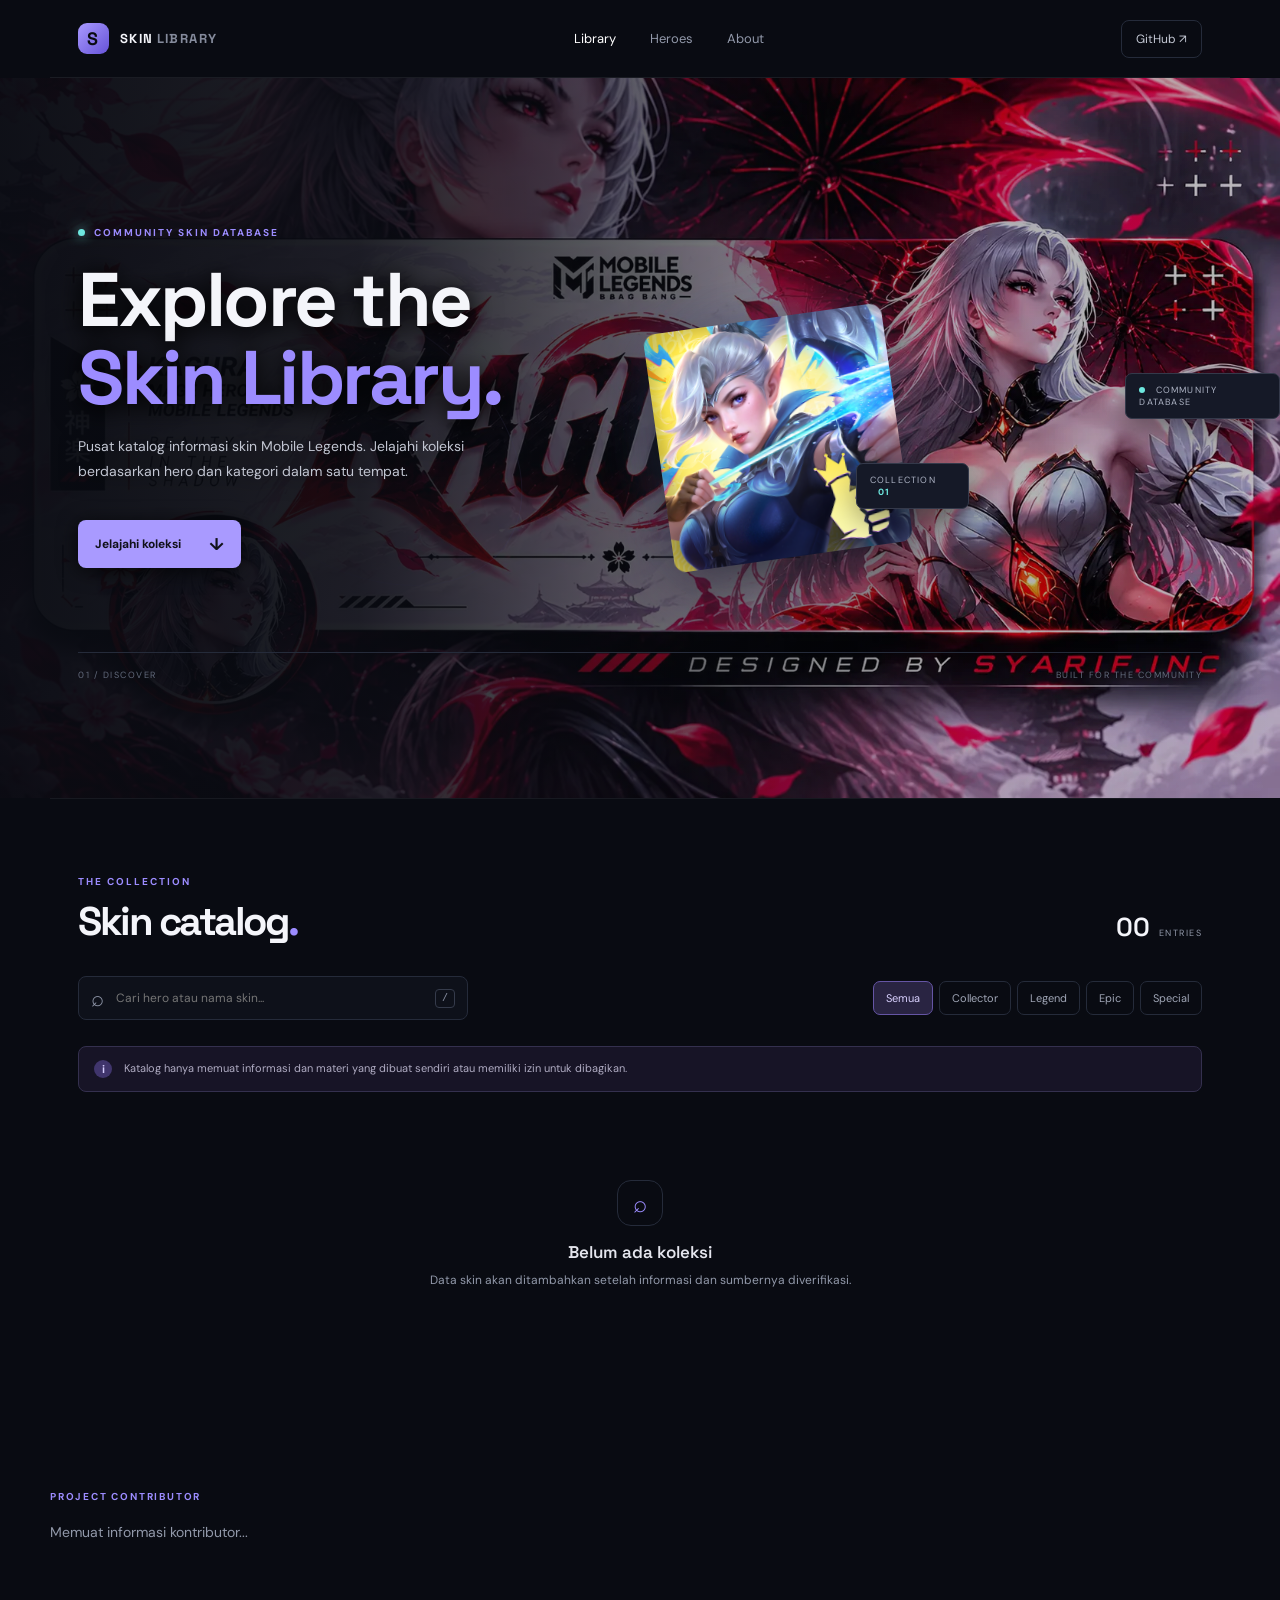
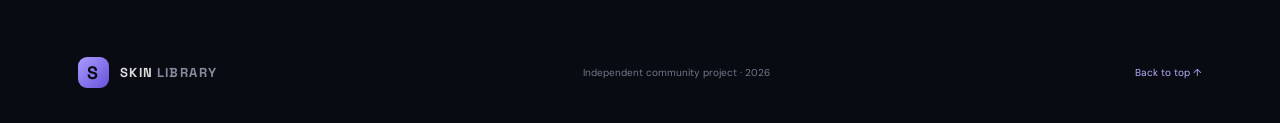
==== index.html @ efa8ebc8 "Match homepage contributor markup to About page" ====
<!doctype html>
<html lang="id">
<head>
  <meta charset="UTF-8"><meta name="viewport" content="width=device-width, initial-scale=1">
  <meta name="theme-color" content="#090b12">
  <meta name="description" content="MLBB Skin Library — katalog informasi skin Mobile Legends.">
  <title>MLBB Skin Library</title>
  <link rel="preconnect" href="https://fonts.googleapis.com"><link rel="preconnect" href="https://fonts.gstatic.com" crossorigin>
  <link href="https://fonts.googleapis.com/css2?family=DM+Sans:wght@400;500;600;700;800&family=Space+Grotesk:wght@500;600;700&display=swap" rel="stylesheet">
  <link rel="stylesheet" href="assets/css/style.css">
</head>
<body>
  <header class="topbar"><a class="brand" href="index.html"><span class="brand-mark" aria-hidden="true">S</span><span>SKIN<span class="brand-muted">LIBRARY</span></span></a>
    <nav class="desktop-nav"><a class="active" href="index.html">Library</a><a href="pages/heroes.html">Heroes</a><a href="pages/about.html">About</a></nav>
    <a class="top-link" href="https://github.com/syariflab/mlbb-skin-library" target="_blank" rel="noreferrer">GitHub ↗</a>
  </header>
  <nav class="mobile-nav" aria-label="Navigasi utama"><a href="index.html" data-nav="library"><span>⌂</span><small>Library</small></a><a href="pages/heroes.html" data-nav="heroes"><span>♙</span><small>Heroes</small></a><a href="pages/about.html" data-nav="about"><span>ⓘ</span><small>About</small></a></nav>

  <main>
    <section class="hero"><div class="hero-copy"><div class="eyebrow"><span class="live-dot"></span> COMMUNITY SKIN DATABASE</div>
      <h1>Explore the<br><span>Skin Library.</span></h1>
      <p class="hero-description">Pusat katalog informasi skin Mobile Legends. Jelajahi koleksi berdasarkan hero dan kategori dalam satu tempat.</p>
      <a class="primary-button" href="#library">Jelajahi koleksi <span>↓</span></a></div>
      <div class="hero-art"><img class="hero-header-image" src="assets/images/header.webp" alt="" aria-hidden="true"><div class="orbit orbit-a"></div><div class="orbit orbit-b"></div><div class="hero-emblem"><img class="archive-logo" src="assets/images/logo/mlbb.webp" alt="MLBB Skin Library"></div><div class="float-tag tag-top">COLLECTION <b>01</b></div><div class="float-tag tag-bottom"><i></i> COMMUNITY DATABASE</div></div>
      <div class="hero-foot"><span>01 / DISCOVER</span><span>BUILT FOR THE COMMUNITY</span></div>
    </section>
    <section class="library-section" id="library"><div class="section-heading"><div><div class="eyebrow">THE COLLECTION</div><h2>Skin catalog<span>.</span></h2></div><div class="catalog-count"><strong id="result-count">00</strong><span>ENTRIES</span></div></div>
      <div class="toolbar"><label class="search-box"><span>⌕</span><input id="search-input" type="search" placeholder="Cari hero atau nama skin..." autocomplete="off"><kbd>/</kbd></label>
        <div class="filters" id="filters"><button class="filter active" data-filter="All">Semua</button><button class="filter" data-filter="Collector">Collector</button><button class="filter" data-filter="Legend">Legend</button><button class="filter" data-filter="Epic">Epic</button><button class="filter" data-filter="Special">Special</button></div></div>
      <div class="notice"><span>i</span><p>Katalog hanya memuat informasi dan materi yang dibuat sendiri atau memiliki izin untuk dibagikan.</p></div>
      <div class="catalog-grid" id="catalog-grid" aria-live="polite"></div>
      <div class="empty-state" id="empty-state"><div class="empty-icon">⌕</div><h3>Belum ada koleksi</h3><p>Data skin akan ditambahkan setelah informasi dan sumbernya diverifikasi.</p></div>
    </section>
    <section class="project-contributors" aria-labelledby="project-contributors-title">
      <div class="eyebrow">PROJECT CONTRIBUTOR</div>
      <div id="home-contributors" class="home-contributors"><p class="page-copy">Memuat informasi kontributor...</p></div>
    </section>
  </main>
  <script>
    const homeContributors = document.querySelector("#home-contributors");
    const escapeContributor = value => String(value ?? "").replace(/[&<>"']/g, char => ({"&":"&amp;","<":"&lt;",">":"&gt;",'"':"&quot;","'":"&#39;"}[char]));
    fetch("data/contributors.json")
      .then(response => { if (!response.ok) throw new Error("Contributor data unavailable"); return response.json(); })
      .then(contributors => {
        if (!Array.isArray(contributors) || !contributors.length) {
          homeContributors.innerHTML = '<p class="page-copy">Belum ada kontributor yang ditambahkan.</p>';
          return;
        }
        homeContributors.innerHTML = contributors.map(person => `
          <article class="contributor-card">
            <div class="contributor-heading">PROJECT CONTRIBUTOR</div>
            <div class="contributor-content">
              <img class="contributor-avatar" src="${escapeContributor(person.avatar)}" alt="Foto profil ${escapeContributor(person.name)}">
              <div class="contributor-identity">
                <a class="contributor-name" href="${escapeContributor(person.profileUrl)}" target="_blank" rel="noopener noreferrer">${escapeContributor(person.name)} <span aria-hidden="true">↗</span></a>
                <span class="contributor-role">Skin Library Contributor</span>
              </div>
            </div>
          </article>`
      })
      .catch(() => { homeContributors.innerHTML = '<p class="page-copy">Informasi kontributor belum dapat dimuat.</p>'; });
  </script>
  <footer><a class="brand footer-brand" href="index.html"><span class="brand-mark" aria-hidden="true">S</span><span>SKIN<span class="brand-muted">LIBRARY</span></span></a><span>Independent community project · 2026</span><a href="#library">Back to top ↑</a></footer>
  <script src="assets/js/app.js"></script>
</body></html>
---- assets/css/style.css ----
:root{color-scheme:dark;--bg:#090b12;--panel:#10131d;--panel2:#151a27;--line:#252b3a;--text:#f4f5fa;--muted:#9299aa;--accent:#9c8cff;--cyan:#6ee7df}*{box-sizing:border-box}html{scroll-behavior:smooth}body{margin:0;background:var(--bg);color:var(--text);font-family:"DM Sans",sans-serif;overflow-x:hidden}a{color:inherit;text-decoration:none}.ambient{position:absolute;pointer-events:none;filter:blur(100px);opacity:.13;border-radius:50%;z-index:-1}.ambient-one{width:380px;height:380px;background:#6653d8;top:80px;right:8%}.ambient-two{width:280px;height:280px;background:#287e91;top:600px;left:-150px}.topbar{height:78px;max-width:1180px;margin:auto;padding:0 28px;display:flex;align-items:center;justify-content:space-between;border-bottom:1px solid rgba(255,255,255,.07)}.brand{display:flex;align-items:center;gap:11px;font:700 13px "Space Grotesk";letter-spacing:1.4px}.brand-mark{width:31px;height:31px;display:grid;place-items:center;border-radius:9px;background:linear-gradient(135deg,#a99aff,#6653d8);color:#090b12;font-size:18px}.brand-muted{color:#858b9c;margin-left:3px}.desktop-nav{display:flex;gap:34px;color:var(--muted);font-size:13px}.desktop-nav a.active,.desktop-nav a:hover{color:#fff}.top-link{font-size:12px;color:#c5c9d5;border:1px solid var(--line);padding:10px 14px;border-radius:8px}.top-link span{color:var(--accent);margin-left:5px}.hero{max-width:1180px;min-height:510px;margin:auto;padding:84px 28px 34px;display:grid;grid-template-columns:1fr 1fr;position:relative}.hero-copy{padding-top:12px}.eyebrow{font-size:10px;letter-spacing:2px;font-weight:700;color:var(--accent);display:flex;align-items:center;gap:9px}.live-dot{width:7px;height:7px;background:var(--cyan);border-radius:50%;box-shadow:0 0 12px var(--cyan)}h1,h2{font-family:"Space Grotesk",sans-serif;letter-spacing:-2.5px}h1{font-size:clamp(48px,6vw,76px);line-height:1.02;margin:22px 0 18px}h1 span,.about-section h2 span{color:var(--accent)}.hero-description{max-width:440px;color:var(--muted);font-size:14px;line-height:1.8}.primary-button{display:inline-flex;align-items:center;gap:28px;margin-top:22px;padding:13px 17px;background:#a99aff;color:#11111a;border-radius:8px;font-weight:700;font-size:12px}.primary-button span{font-size:17px}.hero-art{min-height:330px;position:relative;display:grid;place-items:center}.orbit{position:absolute;border:1px solid rgba(169,154,255,.2);border-radius:50%;transform:rotate(-25deg)}.orbit-a{width:310px;height:190px}.orbit-b{width:390px;height:250px;transform:rotate(35deg)}.hero-emblem{width:190px;height:190px;border-radius:38px;transform:rotate(-8deg);background:linear-gradient(145deg,#27233e,#121827 65%,#182a36);border:1px solid #48416d;box-shadow:0 30px 90px #0009,inset 0 0 45px #9c8cff20;display:flex;flex-direction:column;align-items:center;justify-content:center;gap:5px}.hero-emblem span{font:700 65px "Space Grotesk";letter-spacing:-8px;color:#c4baff}.hero-emblem small{font-size:9px;letter-spacing:3px;text-align:center;color:#9299aa}.float-tag{position:absolute;background:#151927;border:1px solid #34394a;border-radius:7px;padding:10px 13px;font-size:9px;letter-spacing:1.2px;color:#aeb4c5;box-shadow:0 12px 30px #0006}.tag-top{top:48px;right:4%}.tag-top b{color:var(--cyan);margin-left:8px}.tag-bottom{bottom:42px;left:5%}.tag-bottom i{display:inline-block;width:6px;height:6px;border-radius:50%;background:var(--cyan);margin-right:7px}.hero-foot{grid-column:1/-1;display:flex;justify-content:space-between;border-top:1px solid var(--line);padding-top:16px;color:#626a7c;font-size:9px;letter-spacing:1.5px}.library-section{max-width:1180px;margin:0 auto;padding:76px 28px 100px;border-top:1px solid rgba(255,255,255,.06)}.section-heading{display:flex;align-items:end;justify-content:space-between}h2{font-size:40px;line-height:1.1;margin:12px 0 0}h2 span{color:var(--accent)}.catalog-count{display:flex;align-items:baseline;gap:9px}.catalog-count strong{font:600 26px "Space Grotesk"}.catalog-count span{font-size:9px;letter-spacing:1.5px;color:var(--muted)}.toolbar{margin-top:32px;display:flex;align-items:center;justify-content:space-between;gap:20px;flex-wrap:wrap}.search-box{height:44px;min-width:260px;max-width:390px;flex:1;display:flex;align-items:center;gap:10px;padding:0 12px;border:1px solid var(--line);border-radius:8px;background:#0e111a;color:#8f96a8}.search-box>span{font-size:22px}.search-box input{flex:1;min-width:0;background:none;border:0;outline:0;color:#fff;font:12px "DM Sans"}.search-box kbd{font:10px monospace;border:1px solid #353b4b;padding:3px 6px;border-radius:4px}.filters{display:flex;gap:6px;flex-wrap:wrap}.filter{background:transparent;border:1px solid var(--line);border-radius:7px;padding:9px 12px;color:#a0a6b6;font:11px "DM Sans";cursor:pointer}.filter.active,.filter:hover{background:#292442;border-color:#6555a5;color:#d9d1ff}.notice{display:flex;align-items:center;gap:12px;margin-top:26px;padding:13px 15px;border:1px solid #34304e;background:#171426;border-radius:8px}.notice>span{width:18px;height:18px;display:grid;place-items:center;border-radius:50%;background:#40356c;color:#d6ceff;font-size:11px;font-weight:700}.notice p{margin:0;color:#b0acc3;font-size:11px;line-height:1.6}.catalog-grid{display:grid;grid-template-columns:repeat(3,1fr);gap:15px;margin-top:22px}.skin-card{border:1px solid var(--line);background:linear-gradient(145deg,#141925,#0e1119);border-radius:11px;padding:17px;min-height:170px;display:flex;flex-direction:column;justify-content:space-between}.skin-card-top{display:flex;justify-content:space-between;align-items:center}.skin-type{font-size:9px;letter-spacing:1.2px;color:var(--accent);text-transform:uppercase}.skin-status{font-size:9px;color:#a5d8cb;background:#19322f;padding:5px 7px;border-radius:5px}.skin-card h3{font:600 18px "Space Grotesk";margin:18px 0 4px}.skin-hero{font-size:11px;color:var(--muted)}.skin-card-bottom{border-top:1px solid var(--line);margin-top:17px;padding-top:12px;display:flex;justify-content:space-between;color:#777f91;font-size:10px}.empty-state{text-align:center;padding:66px 15px;color:var(--muted)}.empty-icon{width:46px;height:46px;border:1px solid var(--line);border-radius:14px;display:grid;place-items:center;margin:0 auto 15px;font-size:24px;color:var(--accent)}.empty-state h3{font:600 17px "Space Grotesk";color:#e4e5ed;margin:0 0 8px}.empty-state p{font-size:12px;line-height:1.6;margin:0}.about-section{max-width:1124px;margin:0 auto 80px;padding:45px 0;border-top:1px solid var(--line);border-bottom:1px solid var(--line);display:grid;grid-template-columns:70px 1fr 1fr;gap:25px;align-items:center}.about-number{font:600 13px "Space Grotesk";color:#646b7c}.about-section h2{font-size:34px}.about-section>p{font-size:12px;line-height:1.9;color:var(--muted);max-width:390px}footer{max-width:1180px;margin:auto;padding:25px 28px 35px;display:flex;justify-content:space-between;align-items:center;color:#71798a;font-size:10px}.footer-brand{color:#ddd}footer>a:last-child{color:#b8afff}@media(max-width:700px){.topbar{height:66px;padding:0 18px}.desktop-nav{display:none}.hero{padding:60px 20px 25px;grid-template-columns:1fr;min-height:auto}.hero-copy{position:relative;z-index:1}.hero-art{min-height:280px;margin-top:15px}.hero-foot{margin-top:10px}.library-section{padding:60px 18px 70px}.section-heading h2{font-size:34px}.toolbar{align-items:stretch}.search-box{max-width:none;flex-basis:100%}.filters{overflow-x:auto;flex-wrap:nowrap;padding-bottom:4px}.filter{white-space:nowrap}.catalog-grid{grid-template-columns:1fr 1fr;gap:9px}.skin-card{padding:13px;min-height:155px}.skin-card h3{font-size:15px}.about-section{margin:0 18px 55px;padding:30px 0;grid-template-columns:35px 1fr;gap:12px}.about-section>p{grid-column:2;margin:0}.about-section h2{font-size:30px}footer{padding:22px 18px;gap:14px;flex-wrap:wrap}footer>span{order:3;width:100%}}@media(max-width:380px){.catalog-grid{grid-template-columns:1fr}.hero-emblem{width:165px;height:165px}.orbit-b{width:300px}.tag-top{right:0}.tag-bottom{left:0}}
/* Shared inner pages */
.page-shell{max-width:1180px;margin:0 auto;padding:76px 28px 100px;min-height:65vh}
.page-intro{max-width:680px;margin-bottom:34px}.page-intro h1{font-size:clamp(40px,6vw,62px);margin:18px 0}.page-intro p,.page-copy{color:var(--muted);font-size:14px;line-height:1.9}
.breadcrumb{font-size:11px;color:var(--muted);margin-bottom:24px}.breadcrumb a{color:#c4baff}
.skin-card-link{transition:transform .2s,border-color .2s}.skin-card-link:hover{transform:translateY(-3px);border-color:#6555a5}
.detail-panel{max-width:760px;border:1px solid var(--line);background:var(--panel);border-radius:14px;padding:28px}
.detail-panel h1{font-size:clamp(34px,6vw,54px);margin:12px 0}.detail-meta{display:flex;gap:8px;flex-wrap:wrap;margin:20px 0}.detail-meta span{font-size:10px;color:#c7c0ff;background:#292442;border:1px solid #514778;padding:7px 10px;border-radius:6px}
.detail-note{padding:14px;border:1px solid #34304e;background:#171426;border-radius:8px;color:#b0acc3;font-size:12px;line-height:1.7}
.hero-list{display:grid;grid-template-columns:repeat(3,1fr);gap:12px}.hero-item{padding:18px;border:1px solid var(--line);background:var(--panel);border-radius:9px}.hero-item strong{font:600 16px "Space Grotesk"}.hero-item small{display:block;color:var(--muted);margin-top:7px}
@media(max-width:700px){.page-shell{padding:55px 18px 70px}.hero-list{grid-template-columns:1fr 1fr}.detail-panel{padding:20px}}

/* Mobile-first usability refinements */
.mobile-nav{display:none}
:focus-visible{outline:2px solid var(--cyan);outline-offset:3px}
button,a,input{-webkit-tap-highlight-color:transparent}
@media(max-width:700px){
  body{padding-bottom:calc(72px + env(safe-area-inset-bottom))}
  .topbar{height:62px;padding:0 16px;position:sticky;top:0;z-index:20;background:rgba(9,11,18,.94);backdrop-filter:blur(16px)}
  .brand{font-size:12px}.brand-mark{width:30px;height:30px}
  .desktop-nav{display:none}.top-link{padding:8px 11px;font-size:11px}
  .mobile-nav{position:fixed;z-index:50;left:0;right:0;bottom:0;display:grid;grid-template-columns:repeat(3,1fr);padding:7px 12px calc(7px + env(safe-area-inset-bottom));background:rgba(15,18,28,.97);border-top:1px solid #303548;backdrop-filter:blur(18px)}
  .mobile-nav a{min-height:48px;display:flex;flex-direction:column;align-items:center;justify-content:center;gap:3px;color:#9299aa;border-radius:9px}
  .mobile-nav a span{font-size:19px;line-height:1}.mobile-nav a small{font:500 10px "DM Sans"}
  .mobile-nav a[aria-current="page"]{color:#d6ceff;background:#292442}
  .hero{padding:42px 18px 22px}.hero-copy{padding:0}
  h1{font-size:clamp(42px,12vw,58px);letter-spacing:-2px;margin:17px 0 14px}
  .hero-description{font-size:13px;line-height:1.75}
  .primary-button{min-height:46px;padding:0 16px;justify-content:center}
  .hero-art{min-height:235px;margin-top:5px}.hero-emblem{width:150px;height:150px;border-radius:30px}
  .hero-emblem span{font-size:54px}.orbit-a{width:245px;height:155px}.orbit-b{width:285px;height:190px}
  .tag-top{top:18px}.tag-bottom{bottom:20px}
  .hero-foot{font-size:8px;letter-spacing:1px}
  .library-section{padding:48px 16px 52px}
  .section-heading{align-items:center}.section-heading h2{font-size:30px}
  .catalog-count strong{font-size:22px}
  .toolbar{margin-top:22px;gap:12px}
  .search-box{height:48px;min-width:0;flex-basis:100%;max-width:none}
  .search-box input{font-size:14px}
  .filters{display:flex;gap:7px;overflow-x:auto;flex-wrap:nowrap;scrollbar-width:none;padding:1px 1px 7px}
  .filters::-webkit-scrollbar{display:none}
  .filter{min-height:40px;padding:0 14px;flex:0 0 auto;font-size:12px}
  .notice{margin-top:17px;padding:11px 12px;align-items:flex-start}
  .notice p{font-size:11px}
  .catalog-grid{grid-template-columns:repeat(2,minmax(0,1fr));gap:9px;margin-top:16px}
  .skin-card{min-width:0;min-height:150px;padding:12px;border-radius:9px}
  .skin-card h3{font-size:14px;line-height:1.35;margin:14px 0 5px;overflow-wrap:anywhere}
  .skin-type,.skin-status{font-size:8px}.skin-card-bottom{font-size:9px;gap:5px}
  .empty-state{padding:48px 12px}
  footer{padding:20px 16px 14px;gap:12px}
  .page-shell{padding:38px 16px 55px;min-height:60vh}
  .page-intro{margin-bottom:24px}.page-intro h1{font-size:clamp(38px,11vw,52px);letter-spacing:-2px}
  .page-intro p,.page-copy{font-size:13px}
  .hero-list{grid-template-columns:repeat(2,minmax(0,1fr));gap:9px}
  .hero-item{padding:15px 12px;min-height:76px}
  .hero-item strong{font-size:14px}
  .detail-panel{padding:18px;border-radius:11px}
  .detail-panel h1{font-size:34px;letter-spacing:-1.5px;overflow-wrap:anywhere}
  .detail-meta{gap:6px;margin:16px 0}.detail-meta span{font-size:9px}
}
@media(max-width:350px){.catalog-grid{grid-template-columns:1fr}.hero-list{grid-template-columns:1fr}.hero-foot span:last-child{display:none}}
@media(prefers-reduced-motion:reduce){html{scroll-behavior:auto}*,*::before,*::after{transition-duration:.01ms!important;animation-duration:.01ms!important;animation-iteration-count:1!important}}

/* Repository brand assets */
.brand-logo{width:34px;height:34px;object-fit:contain;display:block;flex:0 0 auto}.footer-brand .brand-logo{width:30px;height:30px}.hero-art{isolation:isolate;overflow:hidden;border-radius:18px}.hero-header-image{position:absolute;inset:12px 0;width:100%;height:calc(100% - 24px);object-fit:cover;object-position:center;opacity:.24;filter:saturate(.82);border-radius:18px;z-index:-1;mask-image:linear-gradient(90deg,transparent 0%,#000 20%,#000 80%,transparent 100%)}.hero-art .orbit,.hero-art .hero-emblem,.hero-art .float-tag{z-index:1}


/* Repository brand assets */
.brand-logo{width:34px;height:34px;object-fit:contain;display:block;flex:0 0 auto}
.footer-brand .brand-logo{width:30px;height:30px}


/* Correct brand separation: personal site mark vs. ML Skin Archive logo */
.brand-mark{width:31px;height:31px;display:grid;place-items:center;border-radius:9px;background:linear-gradient(135deg,#a99aff,#6653d8);color:#090b12;font-size:18px;flex:0 0 auto}
.hero-emblem{gap:8px}
.archive-logo{width:108px;height:108px;max-width:72%;object-fit:contain;border-radius:14px;transform:rotate(8deg)}
@media(max-width:700px){.archive-logo{width:88px;height:88px}}


/* Hero composition: header.webp is the backdrop; mlbb.webp sits visibly above it */
.hero-art{position:relative;isolation:isolate;overflow:hidden}
.hero-header-image{z-index:0;inset:0;width:100%;height:100%;opacity:.42;object-fit:cover;mask-image:linear-gradient(90deg,transparent 0%,#000 12%,#000 88%,transparent 100%)}
.hero-art .orbit{z-index:1;pointer-events:none}
.hero-art .hero-emblem{z-index:2;width:auto;height:auto;min-width:0;min-height:0;padding:0;background:transparent;border:0;border-radius:0;box-shadow:none;transform:none;gap:9px}
.archive-logo{display:block;width:clamp(120px,17vw,190px);height:clamp(120px,17vw,190px);max-width:none;object-fit:contain;border-radius:12px;transform:none;filter:drop-shadow(0 12px 24px #000b)}
.hero-emblem small{font-size:10px;letter-spacing:3px;color:#d2d5e2;text-shadow:0 2px 8px #000}
.hero-art .float-tag{z-index:3}
@media(max-width:700px){.hero-header-image{inset:0;height:100%}.archive-logo{width:clamp(112px,34vw,150px);height:clamp(112px,34vw,150px)}}


/* Hero artwork: full-bleed background with logo only */
.hero-art{position:relative;min-height:360px;isolation:isolate;overflow:hidden;border-radius:18px}
.hero-header-image{position:absolute;inset:0;width:100%;height:100%;object-fit:cover;object-position:center;opacity:.78;filter:saturate(1.08) brightness(.9);border-radius:18px;z-index:0;mask-image:none}
.hero-art .orbit{z-index:1;pointer-events:none}
.hero-art .hero-emblem{z-index:2;width:auto;height:auto;min-width:0;min-height:0;padding:0;background:transparent;border:0;border-radius:0;box-shadow:none;transform:none;display:grid;place-items:center}
.archive-logo{display:block;width:clamp(118px,16vw,170px);height:clamp(118px,16vw,170px);max-width:none;object-fit:contain;border-radius:12px;transform:none;filter:drop-shadow(0 12px 26px #000b)}
.hero-emblem small{display:none}
.hero-art .float-tag{z-index:3}
@media(max-width:700px){
 .hero-art{min-height:330px;margin-top:14px}
 .hero-header-image{inset:0;width:100%;height:100%;opacity:.82;object-position:center}
 .archive-logo{width:clamp(112px,34vw,145px);height:clamp(112px,34vw,145px)}
}


/* Responsive full-width hero background */
@media(min-width:701px){
  .hero{position:relative;isolation:isolate}
  .hero-copy,.hero-foot{position:relative;z-index:4}
  .hero-art{
    position:absolute;
    z-index:0;
    top:0;
    bottom:68px;
    left:50%;
    width:100vw;
    min-height:0;
    height:auto;
    margin:0;
    padding:0 max(28px,calc((100vw - 1180px)/2 + 28px)) 0 0;
    transform:translateX(-50%);
    display:flex;
    align-items:center;
    justify-content:flex-end;
    border-radius:0;
  }
  .hero-header-image{inset:0;width:100%;height:100%;border-radius:0;opacity:.82;object-position:center}
  .hero-art .hero-emblem{margin-right:clamp(24px,8vw,130px)}
  .hero-art .orbit{right:clamp(30px,10vw,160px)}
  .hero-art .tag-top{right:max(28px,calc((100vw - 1180px)/2 + 28px))}
  .hero-art .tag-bottom{left:max(28px,calc((100vw - 1180px)/2 + 28px))}
}
@media(max-width:700px){
  .hero{position:relative;isolation:isolate}
  .hero-copy,.hero-foot{position:relative;z-index:4}
  .hero-art{
    position:relative;
    left:50%;
    width:100vw;
    min-height:330px;
    margin:14px 0 0;
    padding:0;
    transform:translateX(-50%);
    border-radius:0;
    display:grid;
    place-items:center;
  }
  .hero-header-image{inset:0;width:100%;height:100%;border-radius:0;opacity:.84;mask-image:none}
  .hero-art .hero-emblem{margin:0}
  .hero-art .orbit{right:auto}
}
@media(max-width:380px){
  .hero-art{min-height:270px}
  .archive-logo{width:108px;height:108px}
}


/* Keep hero background in a true responsive 16:9 frame */
@media(min-width:701px){
  .hero{min-height:max(510px,56.25vw)}
  .hero-art{
    top:0;
    bottom:auto;
    width:100vw;
    height:auto;
    min-height:0;
    aspect-ratio:16 / 9;
  }
  .hero-header-image{
    width:100%;
    height:100%;
    object-fit:cover;
    object-position:center;
  }
}
@media(max-width:700px){
  .hero-art{
    width:100vw;
    min-height:0;
    height:auto;
    aspect-ratio:16 / 9;
  }
  .hero-header-image{
    width:100%;
    height:100%;
    object-fit:cover;
    object-position:center;
  }
}


/* Desktop hero readability */
@media(min-width:701px){
  .hero-copy{position:relative;z-index:5;width:min(100%,520px);align-self:start;padding-top:clamp(28px,5vw,72px)}
  .hero-art::after{content:"";position:absolute;inset:0;z-index:1;pointer-events:none;background:linear-gradient(90deg,rgba(9,11,18,.97) 0%,rgba(9,11,18,.88) 28%,rgba(9,11,18,.55) 48%,rgba(9,11,18,.08) 75%,rgba(9,11,18,0) 100%)}
  .hero-art .hero-emblem,.hero-art .orbit,.hero-art .float-tag{position:relative}
  .hero-art .hero-emblem{z-index:2}
  .hero-art .float-tag{z-index:3}
  .hero-copy h1{text-shadow:0 3px 24px rgba(0,0,0,.55)}
  .hero-copy .hero-description{color:#c2c6d2}
}


/* Desktop-only black panel behind hero copy; mobile remains untouched */
@media(min-width:701px){
  .hero-copy{
    background:#000;
    padding:clamp(28px,5vw,72px) 28px 30px 0;
    border-radius:0 14px 14px 0;
    box-shadow:24px 0 40px rgba(0,0,0,.35);
  }
}


/* Desktop hero: remove black panel, retain subtle text shadows */
@media(min-width:701px){
  .hero-copy{
    background:transparent;
    padding:clamp(28px,5vw,72px) 0 0;
    border-radius:0;
    box-shadow:none;
  }
  .hero-copy h1,
  .hero-copy .hero-description,
  .hero-copy .eyebrow,
  .hero-copy .primary-button{
    filter:drop-shadow(0 3px 10px rgba(0,0,0,.72));
  }
}


/* ML Skin Archive emblem: softer depth, tilt and subtle floating motion */
.hero-art .hero-emblem{
  position:relative;
  isolation:isolate;
  transform:none;
}
.hero-art .hero-emblem::before{
  content:"";
  position:absolute;
  z-index:-1;
  width:145%;
  height:145%;
  border-radius:50%;
  background:radial-gradient(ellipse,rgba(156,140,255,.24) 0%,rgba(110,231,223,.08) 38%,transparent 72%);
  filter:blur(18px);
  pointer-events:none;
}
.archive-logo{
  transform:rotate(-8deg) scale(1.035);
  transform-origin:center;
  filter:drop-shadow(0 18px 28px rgba(0,0,0,.58)) drop-shadow(0 0 18px rgba(156,140,255,.18));
  transition:transform .35s ease,filter .35s ease;
  animation:archive-emblem-float 5s ease-in-out infinite;
  will-change:transform;
}
@keyframes archive-emblem-float{
  0%,100%{translate:0 0}
  50%{translate:0 -7px}
}
@media(hover:hover){
  .hero-art:hover .archive-logo{
    transform:rotate(-4deg) scale(1.075);
    filter:drop-shadow(0 22px 34px rgba(0,0,0,.62)) drop-shadow(0 0 24px rgba(156,140,255,.28));
  }
}
@media(max-width:700px){
  .archive-logo{transform:rotate(-8deg) scale(1.025)}
}
@media(prefers-reduced-motion:reduce){
  .archive-logo{animation:none;transition:none}
}


/* Final hero tuning: larger, slightly right-shifted desktop emblem */
@media(min-width:701px){
  .hero-art .hero-emblem{
    margin-right:clamp(18px,3.5vw,58px);
  }
  .archive-logo{
    width:clamp(176px,20vw,232px);
    height:clamp(176px,20vw,232px);
  }
}

/* Mobile hero: balanced artwork height, safe logo scale and contained labels */
@media(max-width:700px){
  .hero{
    padding:36px 16px 20px;
    overflow:hidden;
  }
  .hero-copy{
    width:100%;
    min-width:0;
  }
  .hero-art{
    width:100vw;
    max-width:100vw;
    min-height:0;
    height:auto;
    aspect-ratio:16 / 10;
    margin:16px 0 0;
    overflow:hidden;
  }
  .hero-header-image{
    object-position:center center;
  }
  .hero-art .hero-emblem{
    margin:0;
    max-width:100%;
  }
  .archive-logo{
    width:clamp(108px,31vw,148px);
    height:clamp(108px,31vw,148px);
  }
  .hero-art .orbit-a{
    width:clamp(220px,68vw,290px);
    height:clamp(135px,43vw,180px);
  }
  .hero-art .orbit-b{
    width:clamp(270px,82vw,350px);
    height:clamp(175px,54vw,225px);
  }
  .hero-art .float-tag{
    max-width:calc(50% - 20px);
    padding:8px 9px;
    font-size:8px;
    letter-spacing:.8px;
    white-space:nowrap;
  }
  .hero-art .tag-top{
    top:12px;
    right:14px;
  }
  .hero-art .tag-bottom{
    left:14px;
    bottom:12px;
  }
  .hero-foot{
    gap:12px;
    flex-wrap:wrap;
  }
}
@media(max-width:380px){
  .hero{padding-left:14px;padding-right:14px}
  .hero-art{aspect-ratio:4 / 3}
  .archive-logo{width:108px;height:108px}
  .hero-art .float-tag{font-size:7px;padding:7px}
}


/* Contributor information on skin detail pages */
.contributor-card{margin:28px 0 8px;padding:18px;border:1px solid var(--line);border-radius:11px;background:linear-gradient(145deg,#151a27,#10131d)}
.contributor-heading{font-size:9px;font-weight:700;letter-spacing:1.8px;color:var(--muted);margin-bottom:14px}
.contributor-content{display:flex;align-items:center;gap:12px;min-width:0}
.contributor-avatar{width:48px;height:48px;flex:0 0 48px;object-fit:cover;border-radius:50%;border:1px solid rgba(169,154,255,.5);box-shadow:0 4px 16px #0008}
.contributor-identity{display:flex;flex:1;flex-direction:column;gap:4px;min-width:0}
.contributor-name{width:fit-content;color:#f4f5fa;font:700 14px "Space Grotesk",sans-serif}
.contributor-name span{color:var(--accent);font-size:12px}
.contributor-role{color:var(--muted);font-size:10px}
.save-skin-button{flex:0 0 auto;min-height:36px;padding:0 13px;border:1px solid #514778;border-radius:7px;background:#292442;color:#d8d0ff;font:600 11px "DM Sans",sans-serif;cursor:pointer}
.save-skin-button.is-saved{border-color:#35665f;background:#19322f;color:#a5e5d8}
.contributor-updated{display:flex;justify-content:space-between;gap:12px;margin-top:15px;padding-top:12px;border-top:1px solid var(--line);font-size:9px;letter-spacing:1px;color:#777f91}
.contributor-updated strong{font-weight:600;color:#b9bfd0;letter-spacing:0;text-align:right}
@media(max-width:420px){.contributor-card{padding:14px}.contributor-avatar{width:42px;height:42px;flex-basis:42px}.save-skin-button{padding:0 9px}}


/* Homepage project contributors */
.project-contributors{width:min(100% - 48px,1180px);margin:0 auto;padding:34px 0 72px}
.home-contributors{display:grid;grid-template-columns:repeat(auto-fit,minmax(min(100%,280px),360px));gap:16px}
.home-contributor-card{margin:0;min-width:0}
@media(max-width:700px){.project-contributors{width:calc(100% - 32px);padding:28px 0 56px}.home-contributors{grid-template-columns:1fr}}

/* Skin detail contributor layout — compact profile row */
.detail-panel .contributor-card{
  display:flex;
  align-items:center;
  gap:22px;
  margin:28px 0 8px;
  padding:24px 28px;
  border:1px solid rgba(255,255,255,.035);
  border-radius:12px;
  background:#0c0d10;
}
.detail-panel .contributor-avatar{
  width:88px;
  height:88px;
  flex:0 0 88px;
  border:0;
  border-radius:50%;
  object-fit:cover;
  box-shadow:none;
}
.contributor-details{display:flex;flex:1;flex-direction:column;gap:12px;min-width:0}
.contributor-topline{display:flex;align-items:center;flex-wrap:wrap;gap:16px;min-width:0}
.contributor-topline .contributor-name{
  color:#f5f5f7;
  font:700 22px "Space Grotesk",sans-serif;
  text-decoration:underline;
  text-underline-offset:4px;
}
.contributor-separator{color:#777b84;font-size:22px}
.contributor-topline .save-skin-button{
  display:inline-flex;
  align-items:center;
  gap:10px;
  min-height:0;
  padding:0;
  border:0;
  border-radius:0;
  background:transparent;
  color:#f5f5f7;
  font:600 21px "DM Sans",sans-serif;
}
.contributor-topline .save-skin-button:hover{color:#c9c4ff}
.save-bookmark{
  display:inline-block;
  width:14px;
  height:21px;
  flex:0 0 14px;
  background:currentColor;
  clip-path:polygon(0 0,100% 0,100% 100%,50% 76%,0 100%);
}
.save-skin-button:not(.is-saved) .save-bookmark{
  background:transparent;
  outline:2px solid currentColor;
  outline-offset:-2px;
  clip-path:polygon(0 0,100% 0,100% 100%,50% 76%,0 100%);
}
.contributor-updated{
  display:flex;
  align-items:baseline;
  justify-content:flex-start;
  gap:7px;
  margin:0;
  padding:0;
  border:0;
  color:#f0f0f2;
  font-size:19px;
  letter-spacing:0;
}
.contributor-updated strong{color:#f0f0f2;font-weight:400;text-align:left}
@media(max-width:600px){
  .detail-panel .contributor-card{gap:14px;padding:17px 15px}
  .detail-panel .contributor-avatar{width:66px;height:66px;flex-basis:66px}
  .contributor-details{gap:9px}
  .contributor-topline{gap:9px}
  .contributor-topline .contributor-name{font-size:16px}
  .contributor-separator{font-size:17px}
  .contributor-topline .save-skin-button{gap:7px;font-size:15px}
  .save-bookmark{width:11px;height:17px;flex-basis:11px}
  .contributor-updated{font-size:14px;flex-wrap:wrap}
}

/* Homepage contributor: clean single-profile presentation */
.project-contributors>.eyebrow{margin:0 0 16px;font-size:10px;letter-spacing:1.8px}
.home-contributors{display:block;max-width:620px}
.home-contributor-card{
  display:flex;
  align-items:center;
  gap:22px;
  margin:0;
  padding:22px 26px;
  border:1px solid rgba(255,255,255,.045);
  border-radius:12px;
  background:#0c0d10;
}
.home-contributor-card .contributor-avatar{
  width:78px;
  height:78px;
  flex:0 0 78px;
  border:0;
  border-radius:50%;
  box-shadow:none;
}
.home-contributor-card .contributor-details{display:flex;flex-direction:column;gap:7px;min-width:0}
.home-contributor-card .contributor-name{
  width:fit-content;
  color:#f5f5f7;
  font:700 21px "Space Grotesk",sans-serif;
  text-decoration:underline;
  text-underline-offset:4px;
}
.home-contributor-card .contributor-name span{color:var(--accent)}
.home-contributor-card .contributor-role{font-size:13px;color:#9297a3}
@media(max-width:600px){
  .home-contributor-card{gap:15px;padding:17px}
  .home-contributor-card .contributor-avatar{width:62px;height:62px;flex-basis:62px}
  .home-contributor-card .contributor-name{font-size:17px}
  .home-contributor-card .contributor-role{font-size:11px}
}
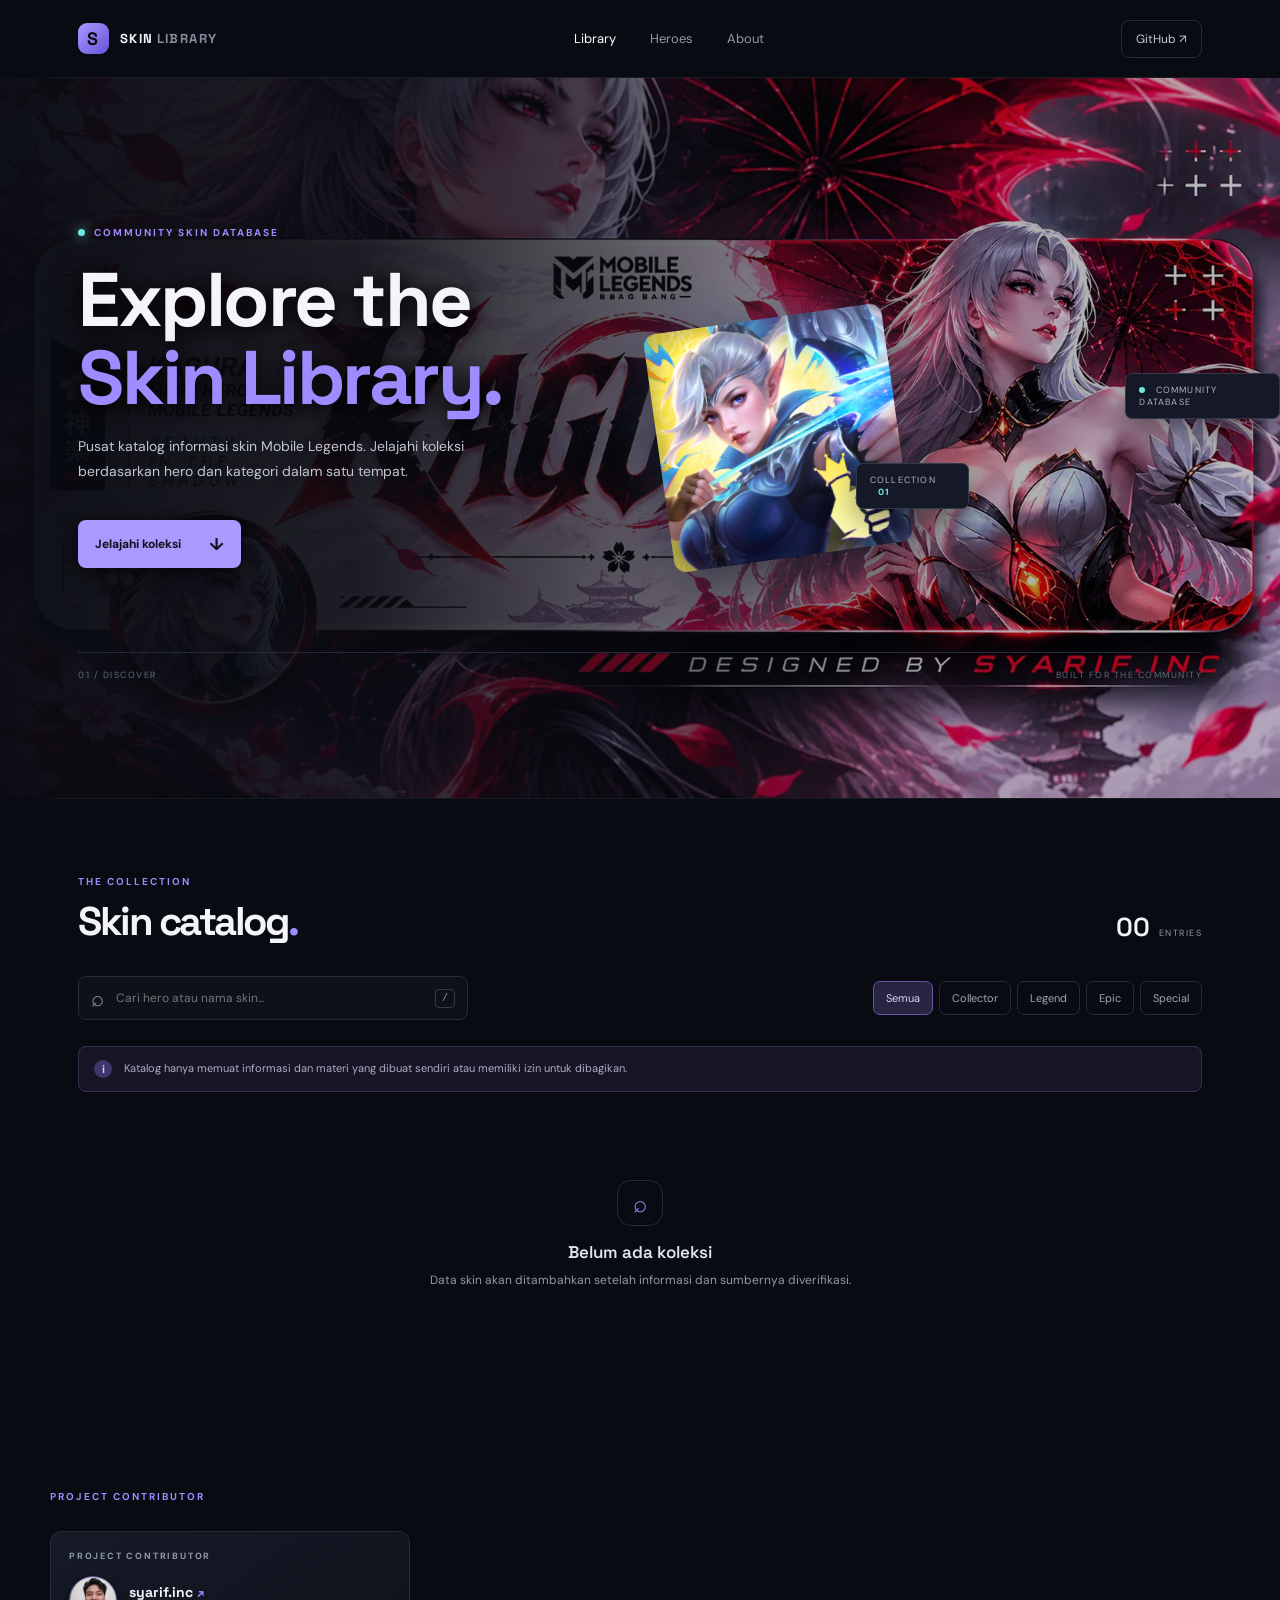
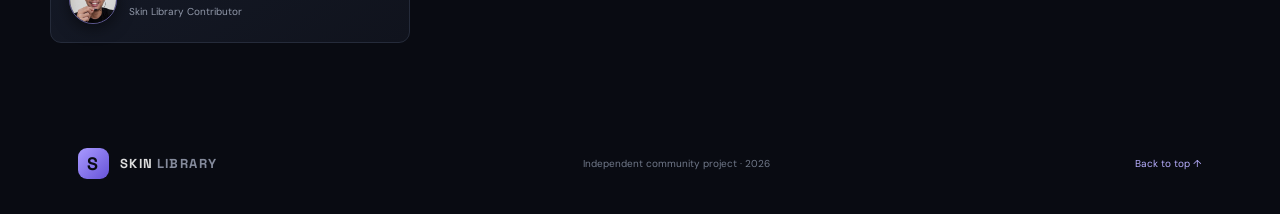
==== commit f4386252: "Fix homepage contributor loading script" ====
--- a/index.html
+++ b/index.html
@@ -40,7 +40,10 @@
     const homeContributors = document.querySelector("#home-contributors");
     const escapeContributor = value => String(value ?? "").replace(/[&<>"']/g, char => ({"&":"&amp;","<":"&lt;",">":"&gt;",'"':"&quot;","'":"&#39;"}[char]));
     fetch("data/contributors.json")
-      .then(response => { if (!response.ok) throw new Error("Contributor data unavailable"); return response.json(); })
+      .then(response => {
+        if (!response.ok) throw new Error("Contributor data unavailable");
+        return response.json();
+      })
       .then(contributors => {
         if (!Array.isArray(contributors) || !contributors.length) {
           homeContributors.innerHTML = '<p class="page-copy">Belum ada kontributor yang ditambahkan.</p>';
@@ -56,9 +59,11 @@
                 <span class="contributor-role">Skin Library Contributor</span>
               </div>
             </div>
-          </article>`
+          </article>`).join("");
       })
-      .catch(() => { homeContributors.innerHTML = '<p class="page-copy">Informasi kontributor belum dapat dimuat.</p>'; });
+      .catch(() => {
+        homeContributors.innerHTML = '<p class="page-copy">Informasi kontributor belum dapat dimuat.</p>';
+      });
   </script>
   <footer><a class="brand footer-brand" href="index.html"><span class="brand-mark" aria-hidden="true">S</span><span>SKIN<span class="brand-muted">LIBRARY</span></span></a><span>Independent community project · 2026</span><a href="#library">Back to top ↑</a></footer>
   <script src="assets/js/app.js"></script>
--- a/assets/css/style.css
+++ b/assets/css/style.css
@@ -451,41 +451,3 @@
   .save-bookmark{width:11px;height:17px;flex-basis:11px}
   .contributor-updated{font-size:14px;flex-wrap:wrap}
 }
-
-/* Homepage contributor: clean single-profile presentation */
-.project-contributors>.eyebrow{margin:0 0 16px;font-size:10px;letter-spacing:1.8px}
-.home-contributors{display:block;max-width:620px}
-.home-contributor-card{
-  display:flex;
-  align-items:center;
-  gap:22px;
-  margin:0;
-  padding:22px 26px;
-  border:1px solid rgba(255,255,255,.045);
-  border-radius:12px;
-  background:#0c0d10;
-}
-.home-contributor-card .contributor-avatar{
-  width:78px;
-  height:78px;
-  flex:0 0 78px;
-  border:0;
-  border-radius:50%;
-  box-shadow:none;
-}
-.home-contributor-card .contributor-details{display:flex;flex-direction:column;gap:7px;min-width:0}
-.home-contributor-card .contributor-name{
-  width:fit-content;
-  color:#f5f5f7;
-  font:700 21px "Space Grotesk",sans-serif;
-  text-decoration:underline;
-  text-underline-offset:4px;
-}
-.home-contributor-card .contributor-name span{color:var(--accent)}
-.home-contributor-card .contributor-role{font-size:13px;color:#9297a3}
-@media(max-width:600px){
-  .home-contributor-card{gap:15px;padding:17px}
-  .home-contributor-card .contributor-avatar{width:62px;height:62px;flex-basis:62px}
-  .home-contributor-card .contributor-name{font-size:17px}
-  .home-contributor-card .contributor-role{font-size:11px}
-}
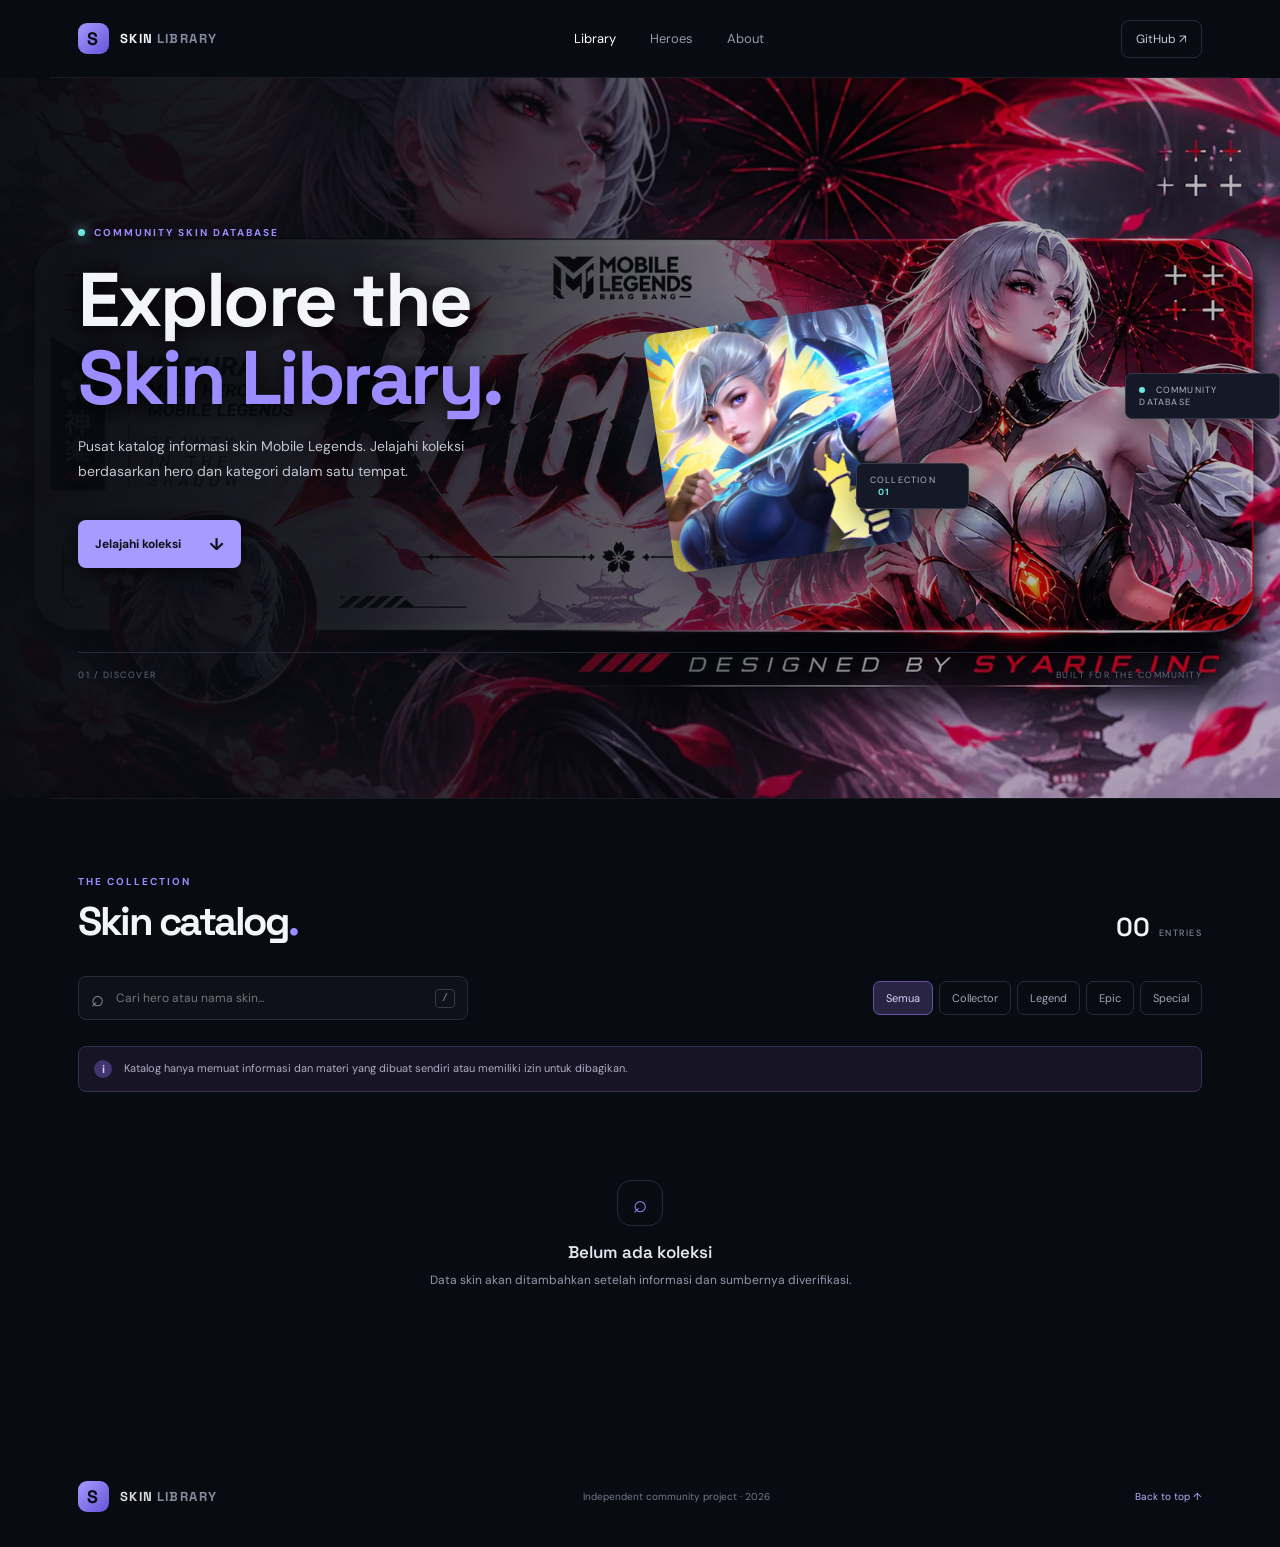
==== commit 1131dd0b: "Remove contributor section from homepage" ====
--- a/index.html
+++ b/index.html
@@ -31,40 +31,9 @@
       <div class="catalog-grid" id="catalog-grid" aria-live="polite"></div>
       <div class="empty-state" id="empty-state"><div class="empty-icon">⌕</div><h3>Belum ada koleksi</h3><p>Data skin akan ditambahkan setelah informasi dan sumbernya diverifikasi.</p></div>
     </section>
-    <section class="project-contributors" aria-labelledby="project-contributors-title">
-      <div class="eyebrow">PROJECT CONTRIBUTOR</div>
-      <div id="home-contributors" class="home-contributors"><p class="page-copy">Memuat informasi kontributor...</p></div>
-    </section>
+
   </main>
-  <script>
-    const homeContributors = document.querySelector("#home-contributors");
-    const escapeContributor = value => String(value ?? "").replace(/[&<>"']/g, char => ({"&":"&amp;","<":"&lt;",">":"&gt;",'"':"&quot;","'":"&#39;"}[char]));
-    fetch("data/contributors.json")
-      .then(response => {
-        if (!response.ok) throw new Error("Contributor data unavailable");
-        return response.json();
-      })
-      .then(contributors => {
-        if (!Array.isArray(contributors) || !contributors.length) {
-          homeContributors.innerHTML = '<p class="page-copy">Belum ada kontributor yang ditambahkan.</p>';
-          return;
-        }
-        homeContributors.innerHTML = contributors.map(person => `
-          <article class="contributor-card">
-            <div class="contributor-heading">PROJECT CONTRIBUTOR</div>
-            <div class="contributor-content">
-              <img class="contributor-avatar" src="${escapeContributor(person.avatar)}" alt="Foto profil ${escapeContributor(person.name)}">
-              <div class="contributor-identity">
-                <a class="contributor-name" href="${escapeContributor(person.profileUrl)}" target="_blank" rel="noopener noreferrer">${escapeContributor(person.name)} <span aria-hidden="true">↗</span></a>
-                <span class="contributor-role">Skin Library Contributor</span>
-              </div>
-            </div>
-          </article>`).join("");
-      })
-      .catch(() => {
-        homeContributors.innerHTML = '<p class="page-copy">Informasi kontributor belum dapat dimuat.</p>';
-      });
-  </script>
+
   <footer><a class="brand footer-brand" href="index.html"><span class="brand-mark" aria-hidden="true">S</span><span>SKIN<span class="brand-muted">LIBRARY</span></span></a><span>Independent community project · 2026</span><a href="#library">Back to top ↑</a></footer>
   <script src="assets/js/app.js"></script>
 </body></html>
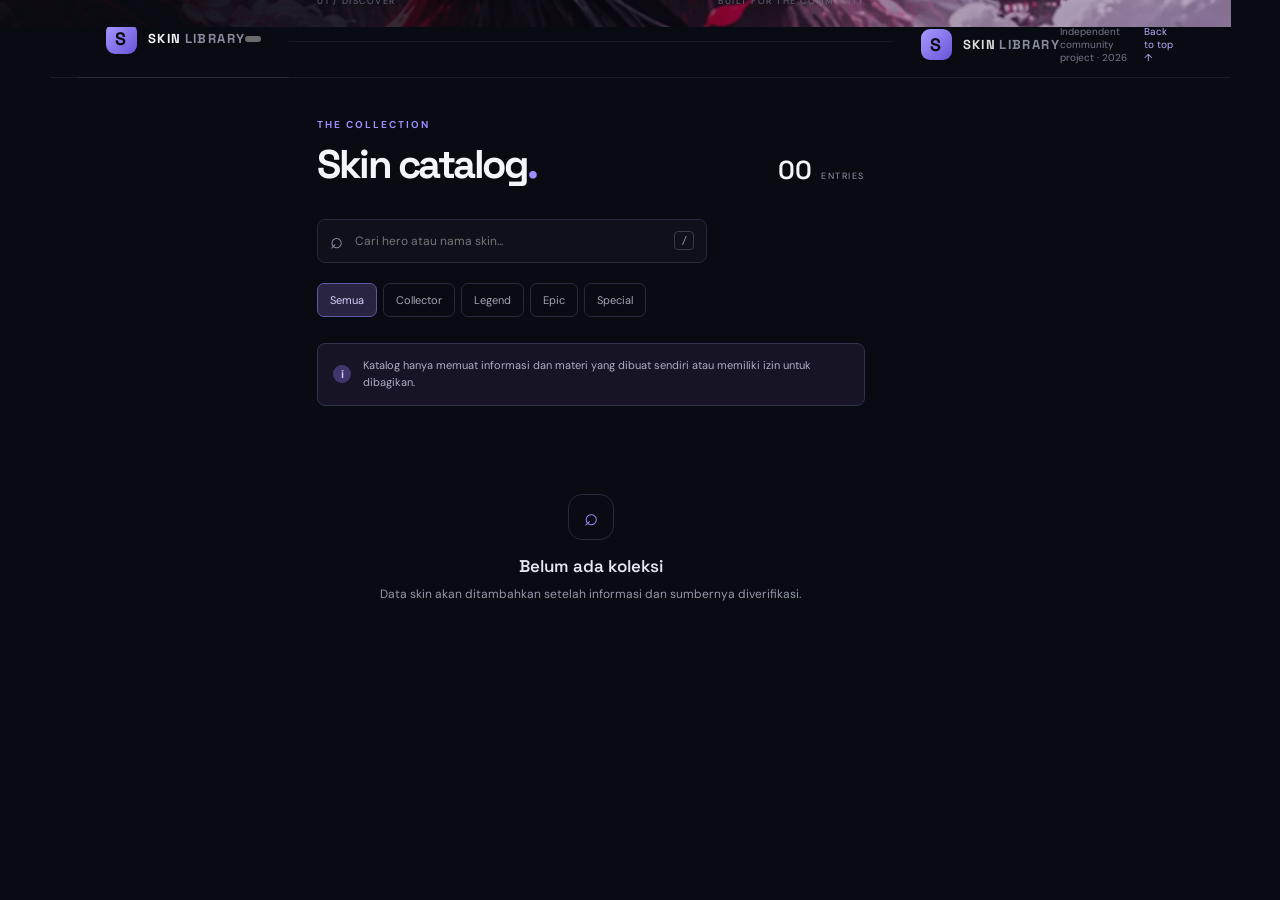
==== commit 6afb583f: "Replace navigation and GitHub link with hamburger menu" ====
--- a/index.html
+++ b/index.html
@@ -10,11 +10,13 @@
   <link rel="stylesheet" href="assets/css/style.css">
 </head>
 <body>
-  <header class="topbar"><a class="brand" href="index.html"><span class="brand-mark" aria-hidden="true">S</span><span>SKIN<span class="brand-muted">LIBRARY</span></span></a>
-    <nav class="desktop-nav"><a class="active" href="index.html">Library</a><a href="pages/heroes.html">Heroes</a><a href="pages/about.html">About</a></nav>
-    <a class="top-link" href="https://github.com/syariflab/mlbb-skin-library" target="_blank" rel="noreferrer">GitHub ↗</a>
-  </header>
-  <nav class="mobile-nav" aria-label="Navigasi utama"><a href="index.html" data-nav="library"><span>⌂</span><small>Library</small></a><a href="pages/heroes.html" data-nav="heroes"><span>♙</span><small>Heroes</small></a><a href="pages/about.html" data-nav="about"><span>ⓘ</span><small>About</small></a></nav>
+  <header class="topbar"><header class="topbar"><a class="brand" href="index.html"><span class="brand-mark" aria-hidden="true">S</span><span>SKIN<span class="brand-muted">LIBRARY</span></span></a><button class="menu-toggle" type="button" aria-label="Buka menu" aria-expanded="false" aria-controls="site-menu"><span></span><span></span><span></span></button>
+    <nav class="site-menu" id="site-menu" hidden>
+      <a href="index.html">Library</a>
+      <a href="pages/heroes.html">Heroes</a>
+      <a href="pages/about.html">About</a>
+    </nav></header>
+  
 
   <main>
     <section class="hero"><div class="hero-copy"><div class="eyebrow"><span class="live-dot"></span> COMMUNITY SKIN DATABASE</div>
@@ -36,4 +38,9 @@
 
   <footer><a class="brand footer-brand" href="index.html"><span class="brand-mark" aria-hidden="true">S</span><span>SKIN<span class="brand-muted">LIBRARY</span></span></a><span>Independent community project · 2026</span><a href="#library">Back to top ↑</a></footer>
   <script src="assets/js/app.js"></script>
-</body></html>+<script>
+(()=>{const button=document.querySelector(".menu-toggle");const menu=document.querySelector("#site-menu");if(!button||!menu)return;
+button.addEventListener("click",()=>{const open=button.getAttribute("aria-expanded")==="true";button.setAttribute("aria-expanded",String(!open));button.setAttribute("aria-label",open?"Buka menu":"Tutup menu");menu.hidden=open;});
+document.addEventListener("click",event=>{if(!button.contains(event.target)&&!menu.contains(event.target)){button.setAttribute("aria-expanded","false");button.setAttribute("aria-label","Buka menu");menu.hidden=true;}});
+document.addEventListener("keydown",event=>{if(event.key==="Escape"){button.setAttribute("aria-expanded","false");button.setAttribute("aria-label","Buka menu");menu.hidden=true;}});
+})();</script></body></html>
--- a/assets/css/style.css
+++ b/assets/css/style.css
@@ -365,12 +365,6 @@
 @media(max-width:420px){.contributor-card{padding:14px}.contributor-avatar{width:42px;height:42px;flex-basis:42px}.save-skin-button{padding:0 9px}}
 
 
-/* Homepage project contributors */
-.project-contributors{width:min(100% - 48px,1180px);margin:0 auto;padding:34px 0 72px}
-.home-contributors{display:grid;grid-template-columns:repeat(auto-fit,minmax(min(100%,280px),360px));gap:16px}
-.home-contributor-card{margin:0;min-width:0}
-@media(max-width:700px){.project-contributors{width:calc(100% - 32px);padding:28px 0 56px}.home-contributors{grid-template-columns:1fr}}
-
 /* Skin detail contributor layout — compact profile row */
 .detail-panel .contributor-card{
   display:flex;
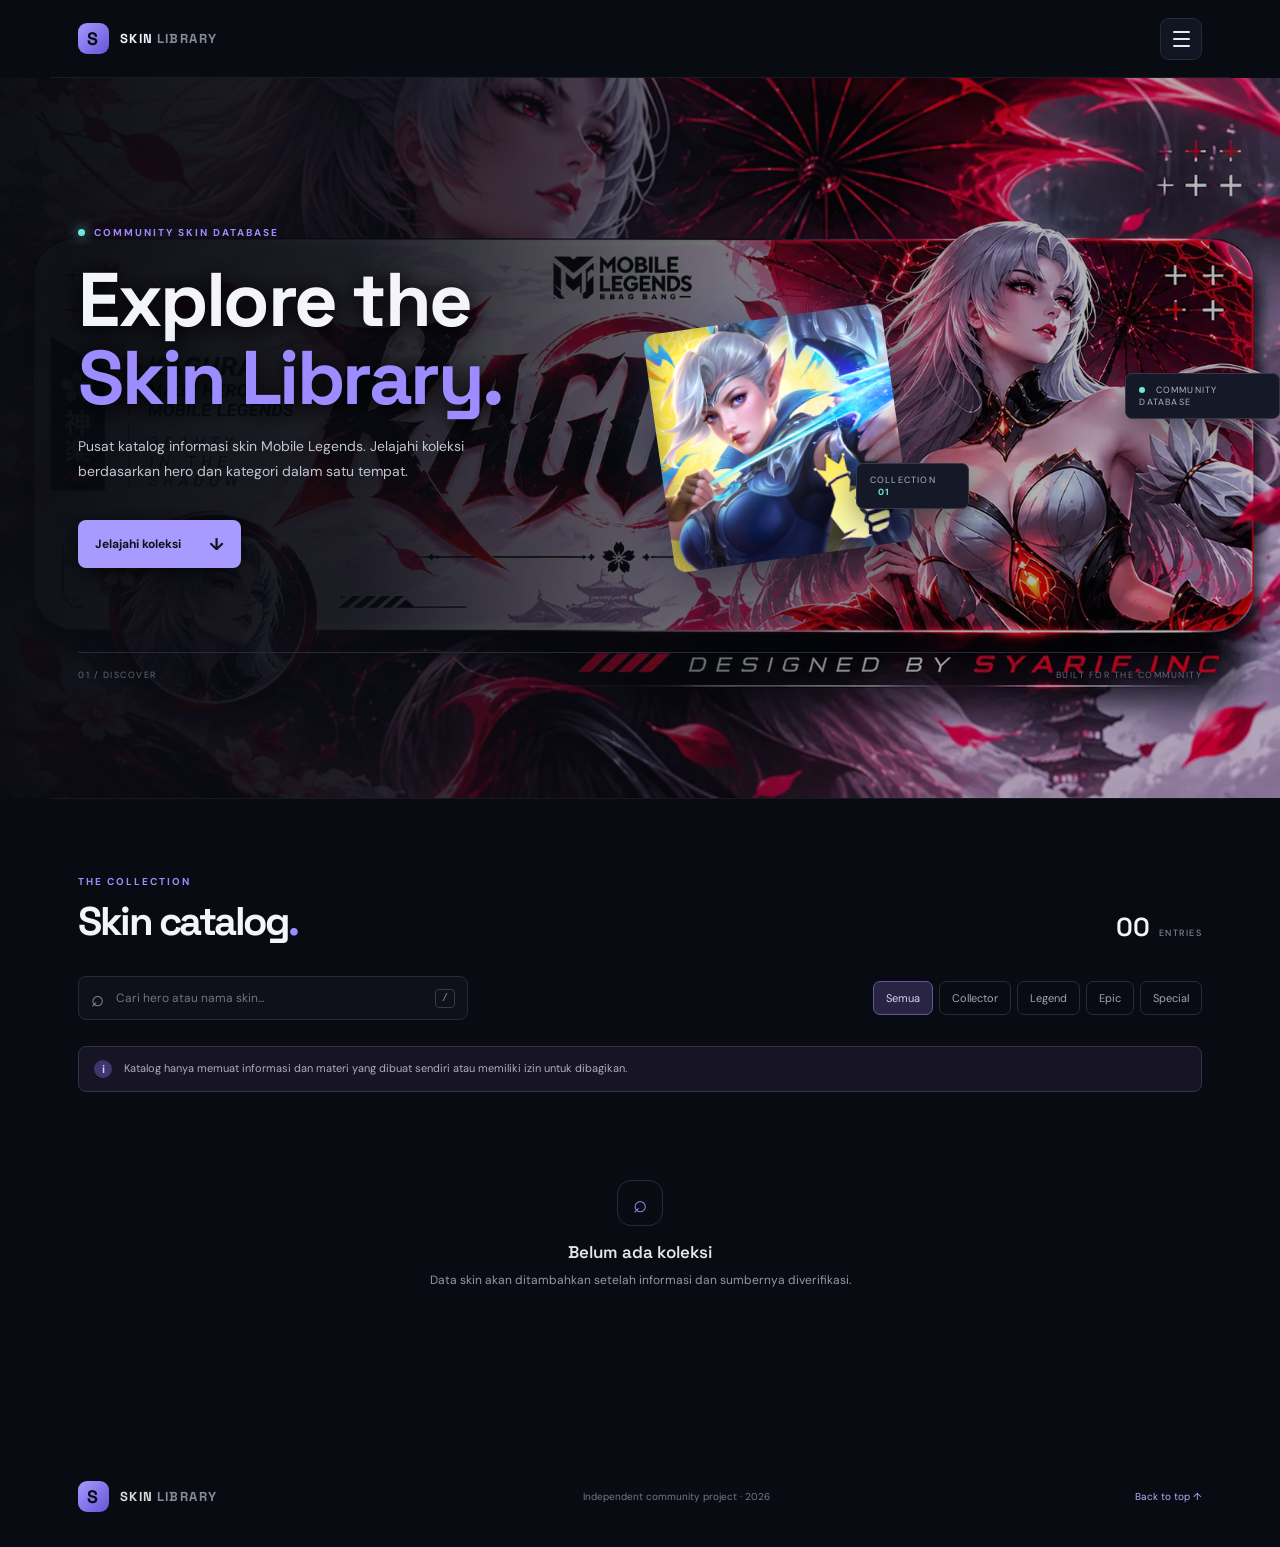
==== commit 43f93051: "Fix malformed nested header markup" ====
--- a/index.html
+++ b/index.html
@@ -10,7 +10,7 @@
   <link rel="stylesheet" href="assets/css/style.css">
 </head>
 <body>
-  <header class="topbar"><header class="topbar"><a class="brand" href="index.html"><span class="brand-mark" aria-hidden="true">S</span><span>SKIN<span class="brand-muted">LIBRARY</span></span></a><button class="menu-toggle" type="button" aria-label="Buka menu" aria-expanded="false" aria-controls="site-menu"><span></span><span></span><span></span></button>
+  <header class="topbar"><a class="brand" href="index.html"><span class="brand-mark" aria-hidden="true">S</span><span>SKIN<span class="brand-muted">LIBRARY</span></span></a><button class="menu-toggle" type="button" aria-label="Buka menu" aria-expanded="false" aria-controls="site-menu"><span></span><span></span><span></span></button>
     <nav class="site-menu" id="site-menu" hidden>
       <a href="index.html">Library</a>
       <a href="pages/heroes.html">Heroes</a>
--- a/assets/css/style.css
+++ b/assets/css/style.css
@@ -445,3 +445,16 @@
   .save-bookmark{width:11px;height:17px;flex-basis:11px}
   .contributor-updated{font-size:14px;flex-wrap:wrap}
 }
+
+/* Unified hamburger navigation */
+.topbar{position:relative;z-index:100}
+.menu-toggle{width:42px;height:42px;display:flex;flex-direction:column;align-items:center;justify-content:center;gap:5px;padding:0;border:1px solid var(--line);border-radius:9px;background:#111521;color:var(--text);cursor:pointer}
+.menu-toggle span{display:block;width:17px;height:2px;border-radius:2px;background:#e8e9f0;transition:transform .2s,opacity .2s}
+.menu-toggle[aria-expanded="true"] span:first-child{transform:translateY(7px) rotate(45deg)}
+.menu-toggle[aria-expanded="true"] span:nth-child(2){opacity:0}
+.menu-toggle[aria-expanded="true"] span:last-child{transform:translateY(-7px) rotate(-45deg)}
+.site-menu{position:absolute;top:calc(100% + 9px);right:28px;width:190px;padding:7px;border:1px solid var(--line);border-radius:11px;background:#111521;box-shadow:0 18px 45px #0009}
+.site-menu[hidden]{display:none}
+.site-menu a{display:block;padding:12px 13px;border-radius:7px;color:#c4c9d5;font-size:13px}
+.site-menu a:hover,.site-menu a:focus-visible{background:#292442;color:#fff}
+@media(max-width:700px){body{padding-bottom:0}.topbar{position:sticky;top:0}.site-menu{right:16px}}
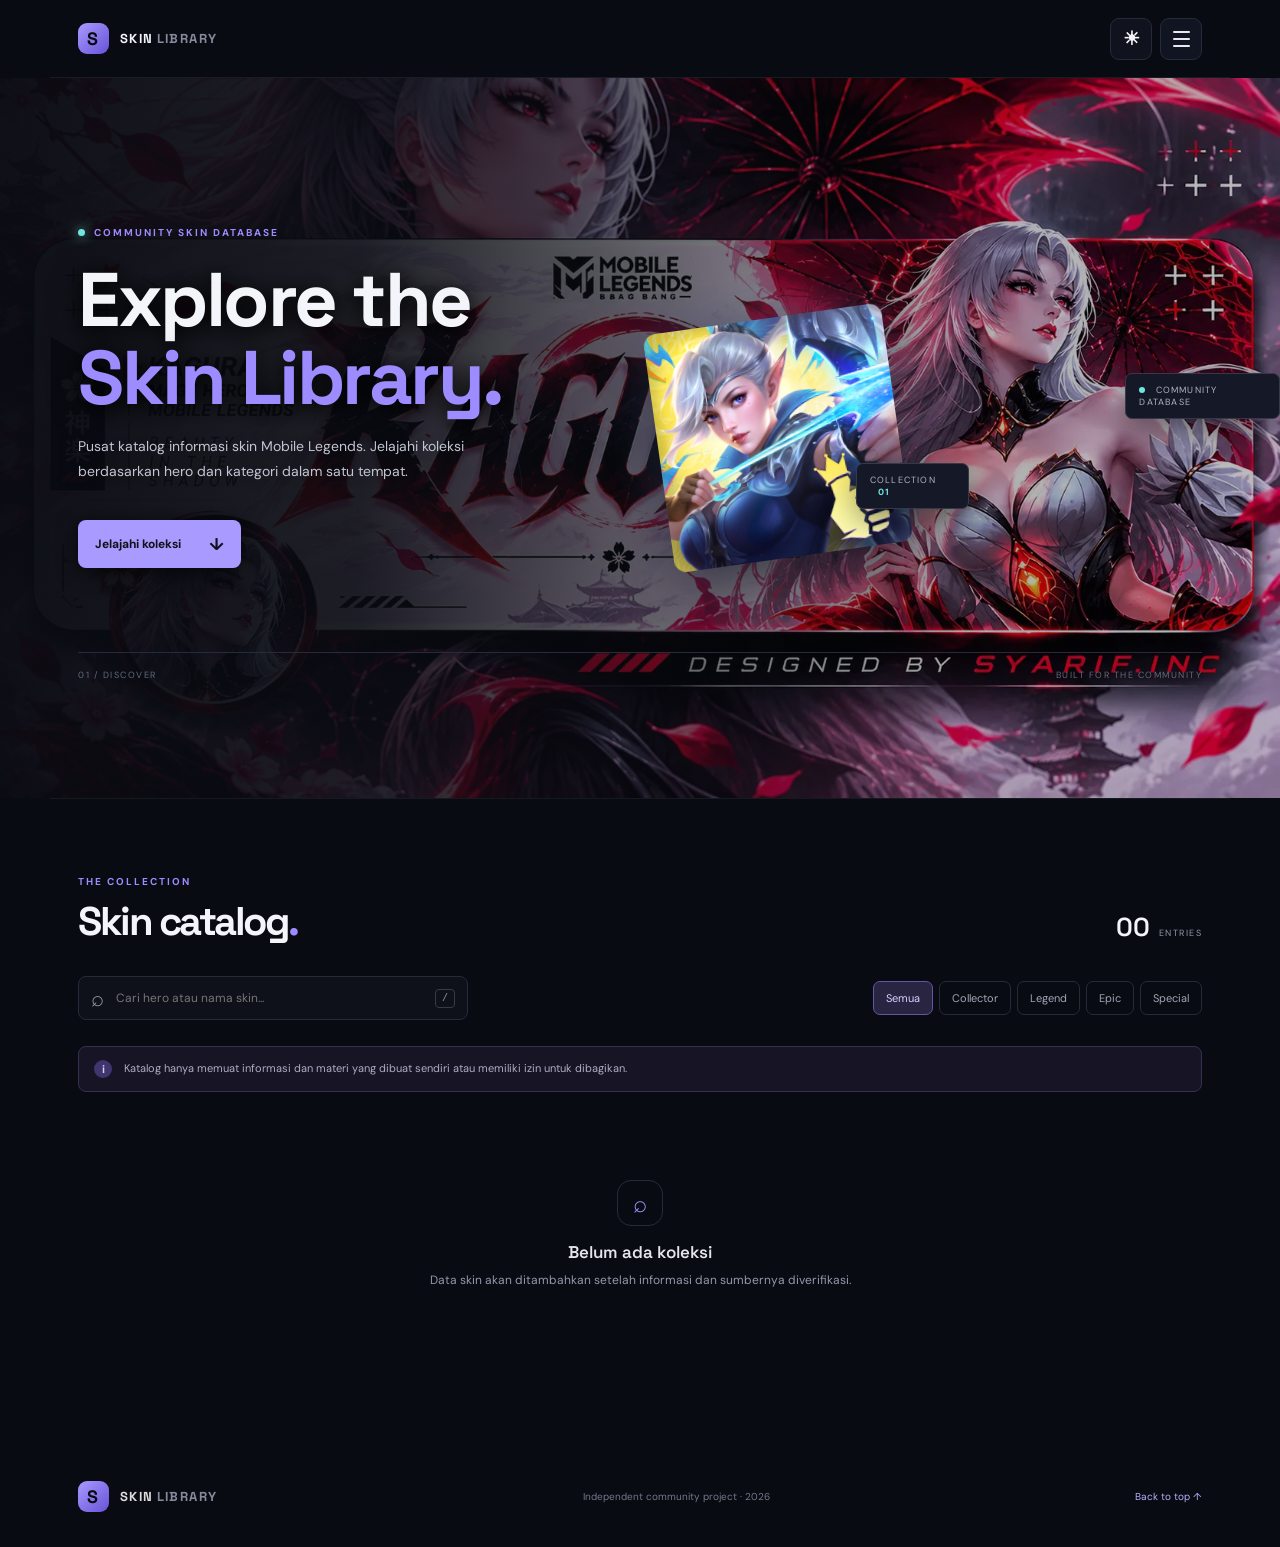
==== commit 46a01d49: "Add persistent dark and light theme toggle" ====
--- a/index.html
+++ b/index.html
@@ -8,9 +8,9 @@
   <link rel="preconnect" href="https://fonts.googleapis.com"><link rel="preconnect" href="https://fonts.gstatic.com" crossorigin>
   <link href="https://fonts.googleapis.com/css2?family=DM+Sans:wght@400;500;600;700;800&family=Space+Grotesk:wght@500;600;700&display=swap" rel="stylesheet">
   <link rel="stylesheet" href="assets/css/style.css">
-</head>
+  </head>
 <body>
-  <header class="topbar"><a class="brand" href="index.html"><span class="brand-mark" aria-hidden="true">S</span><span>SKIN<span class="brand-muted">LIBRARY</span></span></a><button class="menu-toggle" type="button" aria-label="Buka menu" aria-expanded="false" aria-controls="site-menu"><span></span><span></span><span></span></button>
+  <header class="topbar"><a class="brand" href="index.html"><span class="brand-mark" aria-hidden="true">S</span><span>SKIN<span class="brand-muted">LIBRARY</span></span></a><div class="header-actions"><button class="theme-toggle" type="button" aria-label="Aktifkan mode terang" title="Ganti tema"><span class="theme-icon" aria-hidden="true">☀</span></button><button class="menu-toggle" type="button" aria-label="Buka menu" aria-expanded="false" aria-controls="site-menu"><span></span><span></span><span></span></button></div>
     <nav class="site-menu" id="site-menu" hidden>
       <a href="index.html">Library</a>
       <a href="pages/heroes.html">Heroes</a>
@@ -43,4 +43,4 @@
 button.addEventListener("click",()=>{const open=button.getAttribute("aria-expanded")==="true";button.setAttribute("aria-expanded",String(!open));button.setAttribute("aria-label",open?"Buka menu":"Tutup menu");menu.hidden=open;});
 document.addEventListener("click",event=>{if(!button.contains(event.target)&&!menu.contains(event.target)){button.setAttribute("aria-expanded","false");button.setAttribute("aria-label","Buka menu");menu.hidden=true;}});
 document.addEventListener("keydown",event=>{if(event.key==="Escape"){button.setAttribute("aria-expanded","false");button.setAttribute("aria-label","Buka menu");menu.hidden=true;}});
-})();</script></body></html>+})();</script><script src="assets/js/theme.js"></script></body></html>
--- a/assets/css/style.css
+++ b/assets/css/style.css
@@ -458,3 +458,47 @@
 .site-menu a{display:block;padding:12px 13px;border-radius:7px;color:#c4c9d5;font-size:13px}
 .site-menu a:hover,.site-menu a:focus-visible{background:#292442;color:#fff}
 @media(max-width:700px){body{padding-bottom:0}.topbar{position:sticky;top:0}.site-menu{right:16px}}
+
+
+/* Theme switcher — shared dark/light appearance */
+:root{color-scheme:dark;--bg:#090b12;--panel:#10131d;--panel2:#151a27;--line:#252b3a;--text:#f4f5fa;--muted:#9299aa;--accent:#9c8cff;--cyan:#6ee7df}
+:root[data-theme="light"]{color-scheme:light;--bg:#f4f5f9;--panel:#ffffff;--panel2:#eef0f6;--line:#dfe2eb;--text:#171923;--muted:#687083;--accent:#6653c7;--cyan:#168c83}
+body{background:var(--bg);color:var(--text)}
+.header-actions{display:flex;align-items:center;gap:8px;margin-left:auto}
+.theme-toggle{width:42px;height:42px;display:grid;place-items:center;padding:0;border:1px solid var(--line);border-radius:9px;background:var(--panel);color:var(--text);font:600 19px "DM Sans",sans-serif;cursor:pointer}
+.theme-toggle:hover{border-color:var(--accent)}
+.theme-toggle:focus-visible{outline:2px solid var(--cyan);outline-offset:3px}
+:root[data-theme="light"] .topbar{border-bottom-color:var(--line);background:rgba(244,245,249,.94)}
+:root[data-theme="light"] .menu-toggle{background:var(--panel);border-color:var(--line)}
+:root[data-theme="light"] .menu-toggle span{background:var(--text)}
+:root[data-theme="light"] .site-menu{background:#fff;border-color:var(--line);box-shadow:0 18px 45px #18203a22}
+:root[data-theme="light"] .site-menu a{color:#34394a}
+:root[data-theme="light"] .site-menu a:hover,:root[data-theme="light"] .site-menu a:focus-visible{background:#efedff;color:#34276f}
+:root[data-theme="light"] .brand-muted{color:#687083}
+:root[data-theme="light"] .desktop-nav a.active,:root[data-theme="light"] .desktop-nav a:hover{color:var(--text)}
+:root[data-theme="light"] .top-link{color:#42485a}
+:root[data-theme="light"] .hero-art::after{background:linear-gradient(90deg,rgba(244,245,249,.96) 0%,rgba(244,245,249,.82) 28%,rgba(244,245,249,.36) 52%,rgba(244,245,249,0) 100%)}
+:root[data-theme="light"] .hero-copy h1,:root[data-theme="light"] .hero-copy .hero-description,:root[data-theme="light"] .hero-copy .eyebrow{color:var(--text);text-shadow:none}
+:root[data-theme="light"] .hero-emblem small{color:#fff}
+:root[data-theme="light"] .search-box{background:#fff;color:#687083}
+:root[data-theme="light"] .search-box input{color:#171923}
+:root[data-theme="light"] .search-box kbd{border-color:#d5d9e4}
+:root[data-theme="light"] .filter{color:#596174}
+:root[data-theme="light"] .filter.active,:root[data-theme="light"] .filter:hover{background:#efedff;border-color:#b9afea;color:#49399b}
+:root[data-theme="light"] .notice,:root[data-theme="light"] .detail-note{background:#f0eefb;border-color:#d9d2f4;color:#514878}
+:root[data-theme="light"] .notice p{color:#514878}
+:root[data-theme="light"] .skin-card,:root[data-theme="light"] .hero-item{background:linear-gradient(145deg,#fff,#f0f2f8);border-color:var(--line)}
+:root[data-theme="light"] .skin-status{background:#e2f3ed;color:#26705b}
+:root[data-theme="light"] .empty-state h3{color:#242838}
+:root[data-theme="light"] .detail-panel{background:#fff;border-color:var(--line)}
+:root[data-theme="light"] .detail-meta span{background:#efedff;border-color:#d8d1f5;color:#49399b}
+:root[data-theme="light"] .contributor-card{background:#f0f2f7;border-color:var(--line)}
+:root[data-theme="light"] .detail-panel .contributor-card{background:#f7f8fb;border-color:var(--line)}
+:root[data-theme="light"] .contributor-name,:root[data-theme="light"] .contributor-topline .contributor-name,:root[data-theme="light"] .contributor-topline .save-skin-button,:root[data-theme="light"] .contributor-updated,:root[data-theme="light"] .contributor-updated strong{color:#202435}
+:root[data-theme="light"] .mobile-nav{background:rgba(255,255,255,.97);border-color:var(--line)}
+:root[data-theme="light"] .mobile-nav a{color:#687083}
+:root[data-theme="light"] .mobile-nav a[aria-current="page"]{color:#49399b;background:#efedff}
+:root[data-theme="light"] footer{color:#687083}
+:root[data-theme="light"] .footer-brand{color:#252a3a}
+:root[data-theme="light"] .breadcrumb a{color:#6653c7}
+@media(max-width:700px){.header-actions{gap:7px}.theme-toggle,.menu-toggle{width:40px;height:40px}.site-menu{right:16px}}
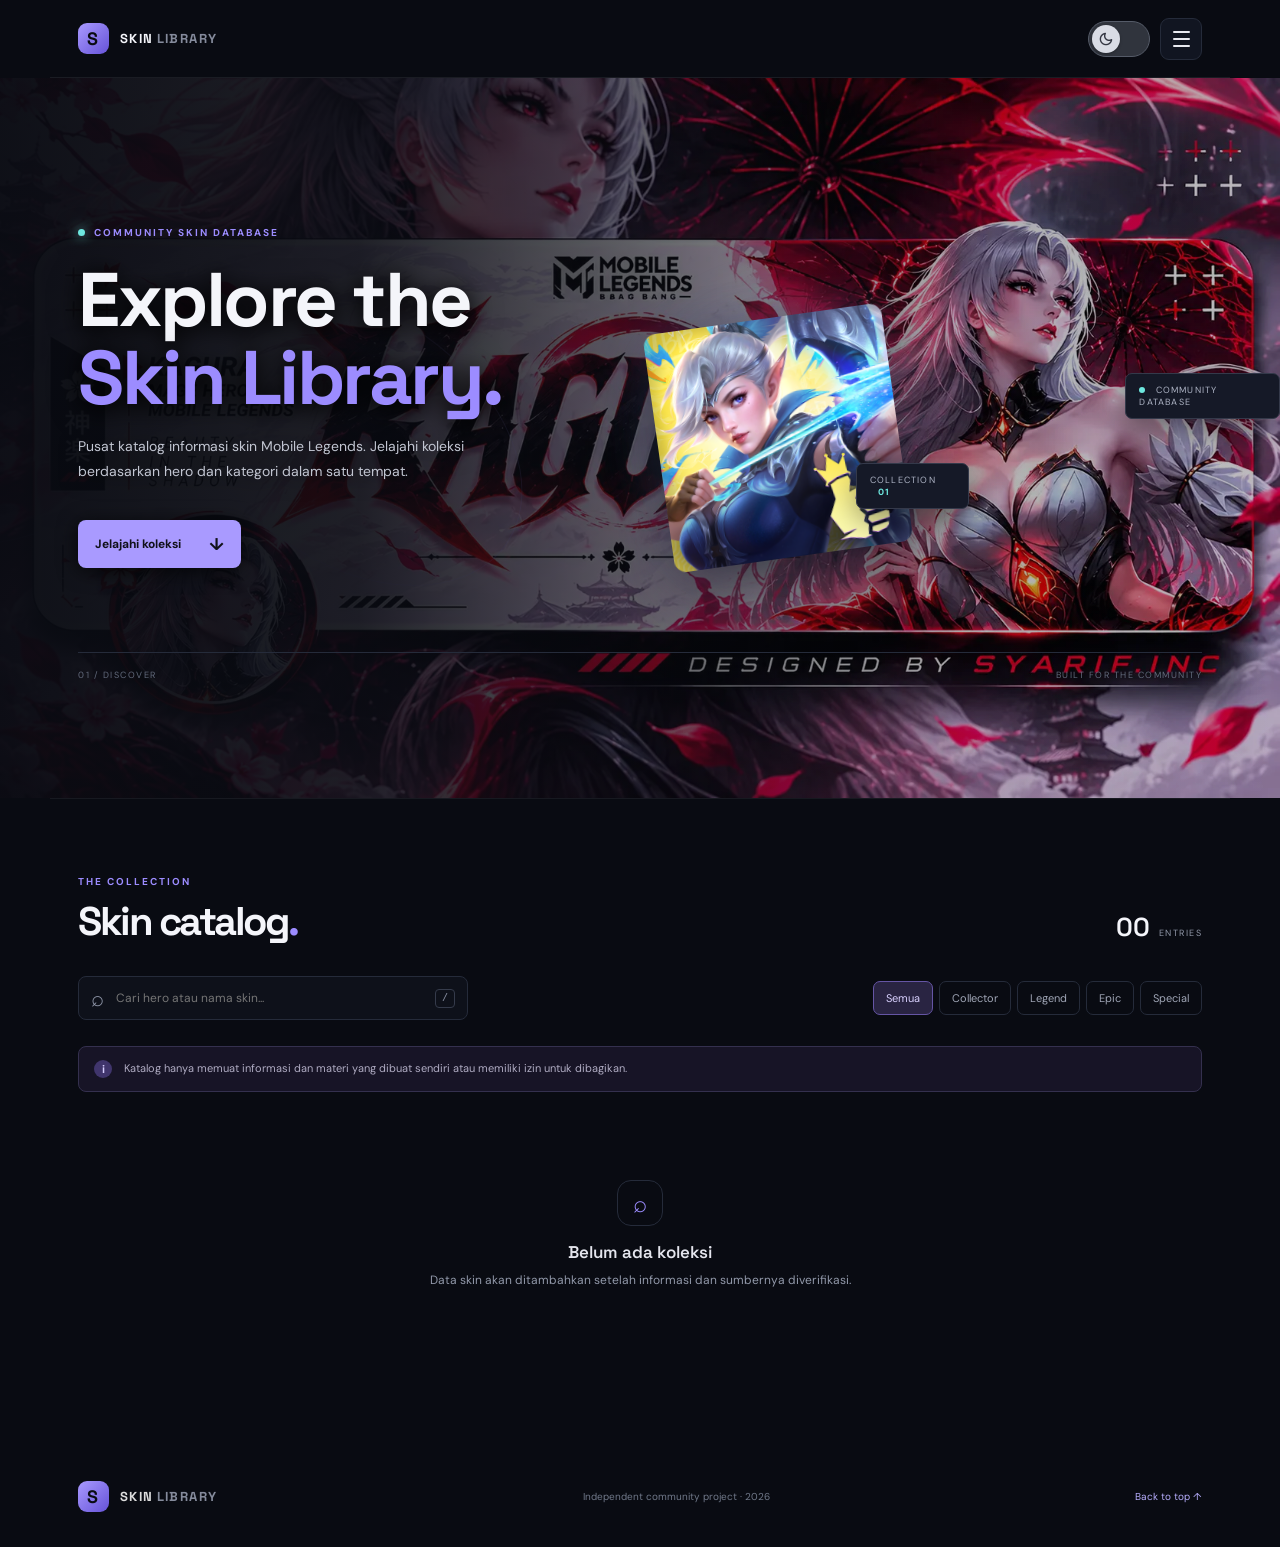
==== commit 940fe23a: "Apply Material 3 sliding theme switch to home" ====
--- a/index.html
+++ b/index.html
@@ -7,10 +7,10 @@
   <title>MLBB Skin Library</title>
   <link rel="preconnect" href="https://fonts.googleapis.com"><link rel="preconnect" href="https://fonts.gstatic.com" crossorigin>
   <link href="https://fonts.googleapis.com/css2?family=DM+Sans:wght@400;500;600;700;800&family=Space+Grotesk:wght@500;600;700&display=swap" rel="stylesheet">
-  <link rel="stylesheet" href="assets/css/style.css">
+  <link rel="stylesheet" href="https://fonts.googleapis.com/css2?family=Material+Symbols+Rounded:opsz,wght,FILL,GRAD@20..48,400,0,0"><link rel="stylesheet" href="assets/css/style.css">
   </head>
 <body>
-  <header class="topbar"><a class="brand" href="index.html"><span class="brand-mark" aria-hidden="true">S</span><span>SKIN<span class="brand-muted">LIBRARY</span></span></a><div class="header-actions"><button class="theme-toggle" type="button" aria-label="Aktifkan mode terang" title="Ganti tema"><span class="theme-icon" aria-hidden="true">☀</span></button><button class="menu-toggle" type="button" aria-label="Buka menu" aria-expanded="false" aria-controls="site-menu"><span></span><span></span><span></span></button></div>
+  <header class="topbar"><a class="brand" href="index.html"><span class="brand-mark" aria-hidden="true">S</span><span>SKIN<span class="brand-muted">LIBRARY</span></span></a><div class="header-actions"><button class="theme-toggle" type="button" aria-label="Aktifkan mode terang" title="Ganti tema"><span class="theme-track" aria-hidden="true"><span class="theme-thumb"><span class="theme-icon material-symbols-rounded">dark_mode</span></span></span></button><button class="menu-toggle" type="button" aria-label="Buka menu" aria-expanded="false" aria-controls="site-menu"><span></span><span></span><span></span></button></div>
     <nav class="site-menu" id="site-menu" hidden>
       <a href="index.html">Library</a>
       <a href="pages/heroes.html">Heroes</a>
--- a/assets/css/style.css
+++ b/assets/css/style.css
@@ -502,3 +502,42 @@
 :root[data-theme="light"] .footer-brand{color:#252a3a}
 :root[data-theme="light"] .breadcrumb a{color:#6653c7}
 @media(max-width:700px){.header-actions{gap:7px}.theme-toggle,.menu-toggle{width:40px;height:40px}.site-menu{right:16px}}
+
+
+/* Material 3 theme switch beside the hamburger */
+.header-actions{display:flex;align-items:center;justify-content:flex-end;gap:10px;margin-left:auto;flex:0 0 auto}
+.theme-toggle{
+  position:relative;display:flex;align-items:center;justify-content:flex-start;
+  width:62px;height:36px;padding:4px;flex:0 0 62px;
+  border:1px solid #555b68;border-radius:999px;background:#30343d;
+  color:#f4f5fa;cursor:pointer;overflow:hidden;
+  transition:background-color .25s,border-color .25s,box-shadow .2s;
+}
+.theme-toggle:hover{box-shadow:0 0 0 3px rgba(156,140,255,.13)}
+.theme-toggle:focus-visible{outline:2px solid var(--accent);outline-offset:3px}
+.theme-track{position:absolute;inset:0;border-radius:inherit;pointer-events:none}
+.theme-thumb{
+  position:absolute;top:3px;left:3px;width:28px;height:28px;
+  display:grid;place-items:center;border-radius:50%;
+  background:#d9dce5;color:#343743;
+  box-shadow:0 1px 3px #0004;
+  transition:transform .28s cubic-bezier(.2,.8,.2,1),background-color .25s,color .25s;
+}
+.theme-icon{font-family:"Material Symbols Rounded";font-size:18px;line-height:1;font-weight:normal;font-style:normal;font-feature-settings:"liga";-webkit-font-feature-settings:"liga";-webkit-font-smoothing:antialiased}
+.theme-toggle[aria-checked="true"]{background:#e7e2ff;border-color:#c8bfff;color:#42377e}
+.theme-toggle[aria-checked="true"] .theme-thumb{transform:translateX(26px);background:#6653c7;color:#fff}
+:root[data-theme="light"] .theme-toggle{background:#e7e2ff;border-color:#c8bfff}
+:root[data-theme="light"] .theme-thumb{background:#6653c7;color:#fff}
+.menu-toggle{flex:0 0 42px}
+@media(max-width:700px){
+ .header-actions{gap:8px}
+ .theme-toggle{width:58px;height:34px;flex-basis:58px}
+ .theme-thumb{width:26px;height:26px}
+ .theme-toggle[aria-checked="true"] .theme-thumb{transform:translateX(24px)}
+ .menu-toggle{width:40px;height:40px;flex-basis:40px}
+}
+@media(max-width:350px){
+ .topbar{padding-left:12px;padding-right:12px}
+ .header-actions{gap:6px}
+}
+@media(prefers-reduced-motion:reduce){.theme-toggle,.theme-thumb{transition:none}}
